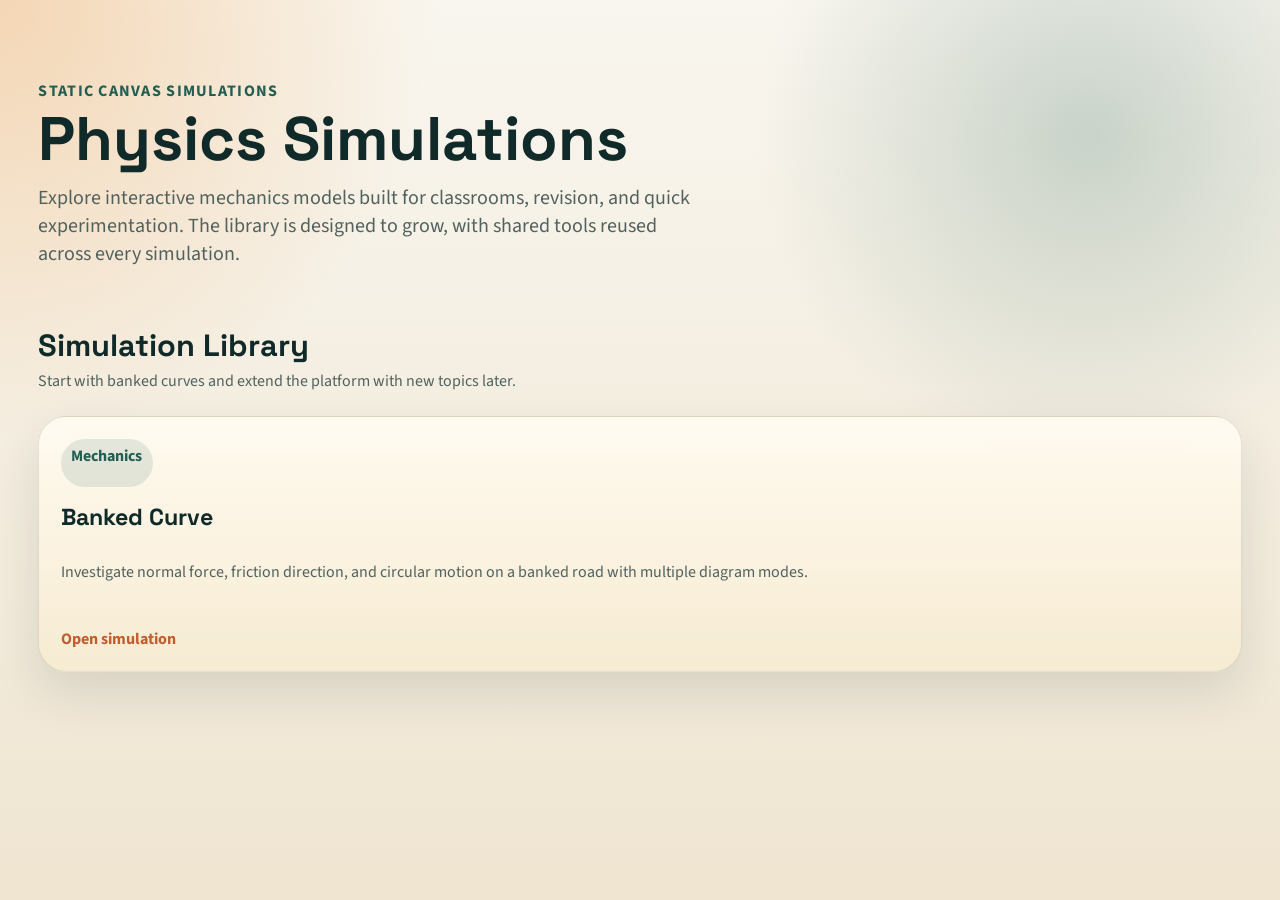
==== index.html @ c8424a7b "first push" ====
<!DOCTYPE html>
<html lang="en">
<head>
  <meta charset="UTF-8">
  <meta name="viewport" content="width=device-width, initial-scale=1.0">
  <title>Physics Simulations</title>
  <link rel="preconnect" href="https://fonts.googleapis.com">
  <link rel="preconnect" href="https://fonts.gstatic.com" crossorigin>
  <link href="https://fonts.googleapis.com/css2?family=Space+Grotesk:wght@400;500;700&family=Source+Sans+3:wght@400;600;700&display=swap" rel="stylesheet">
  <link rel="stylesheet" href="style.css">
</head>
<body class="home-page">
  <main class="site-shell">
    <section class="hero">
      <p class="eyebrow">Static Canvas Simulations</p>
      <h1>Physics Simulations</h1>
      <p class="hero-copy">
        Explore interactive mechanics models built for classrooms, revision, and quick experimentation.
        The library is designed to grow, with shared tools reused across every simulation.
      </p>
    </section>

    <section class="library-section" aria-labelledby="simulation-library-title">
      <div class="section-heading">
        <h2 id="simulation-library-title">Simulation Library</h2>
        <p>Start with banked curves and extend the platform with new topics later.</p>
      </div>
      <div id="simulation-grid" class="simulation-grid" aria-live="polite"></div>
    </section>
  </main>

  <script type="module" src="main.js"></script>
</body>
</html>
---- style.css ----
:root {
  --bg: #f6f1e7;
  --bg-accent: radial-gradient(circle at top left, rgba(234, 153, 68, 0.34), transparent 28%), radial-gradient(circle at 85% 15%, rgba(34, 94, 81, 0.22), transparent 25%), linear-gradient(180deg, #f9f6ef 0%, #efe5d1 100%);
  --panel: rgba(255, 252, 246, 0.88);
  --ink: #102a2a;
  --muted: #51615e;
  --line: rgba(16, 42, 42, 0.12);
  --accent: #c45d2d;
  --accent-2: #225e51;
  --shadow: 0 1.3rem 3rem rgba(26, 42, 42, 0.12);
  --radius-lg: 1.75rem;
  --radius-md: 1rem;
  --content-width: min(94vw, 88rem);
  --font-display: "Space Grotesk", sans-serif;
  --font-body: "Source Sans 3", sans-serif;
}

* {
  box-sizing: border-box;
}

html {
  font-size: 16px;
}

body {
  margin: 0;
  min-height: 100vh;
  color: var(--ink);
  background: var(--bg-accent);
  font-family: var(--font-body);
}

canvas {
  display: block;
  max-width: 100%;
}

button,
input,
select {
  font: inherit;
}

a {
  color: inherit;
}

.site-shell {
  width: var(--content-width);
  margin: 0 auto;
  padding: 4rem 0 5rem;
}

.hero {
  max-width: 44rem;
  padding: 1rem 0 2rem;
}

.eyebrow {
  margin: 0 0 0.5rem;
  color: var(--accent-2);
  font-weight: 700;
  letter-spacing: 0.08em;
  text-transform: uppercase;
}

.hero h1,
.sim-header h1 {
  margin: 0;
  font-family: var(--font-display);
  font-size: clamp(2.4rem, 4.8vw, 4.8rem);
  line-height: 0.95;
}

.hero-copy,
.sim-subtitle {
  max-width: 42rem;
  margin: 1rem 0 0;
  font-size: clamp(1rem, 1.6vw, 1.25rem);
  color: var(--muted);
}

.section-heading {
  margin-bottom: 1.5rem;
}

.section-heading h2 {
  margin-bottom: 0.35rem;
  font-family: var(--font-display);
  font-size: clamp(1.6rem, 2.4vw, 2.2rem);
}

.section-heading p {
  margin: 0;
  color: var(--muted);
}

.simulation-grid {
  display: grid;
  grid-template-columns: repeat(auto-fit, minmax(17rem, 1fr));
  gap: 1.25rem;
}

.sim-card {
  display: grid;
  gap: 0.9rem;
  min-height: 16rem;
  padding: 1.35rem;
  border: 1px solid var(--line);
  border-radius: var(--radius-lg);
  background: linear-gradient(180deg, rgba(255, 250, 240, 0.98), rgba(246, 235, 209, 0.92));
  box-shadow: var(--shadow);
  text-decoration: none;
  transition: transform 180ms ease, box-shadow 180ms ease;
}

.sim-card:hover,
.sim-card:focus-visible {
  transform: translateY(-0.2rem);
  box-shadow: 0 1.6rem 3.2rem rgba(26, 42, 42, 0.16);
}

.sim-card-tag {
  justify-self: start;
  padding: 0.35rem 0.65rem;
  border-radius: 999px;
  background: rgba(34, 94, 81, 0.12);
  color: var(--accent-2);
  font-weight: 700;
}

.sim-card h3 {
  margin: 0;
  font-family: var(--font-display);
  font-size: 1.45rem;
}

.sim-card p {
  margin: 0;
  color: var(--muted);
}

.sim-card-footer {
  align-self: end;
  color: var(--accent);
  font-weight: 700;
}

.sim-page .site-shell {
  padding-top: 2rem;
}

.sim-header {
  display: flex;
  flex-wrap: wrap;
  justify-content: space-between;
  gap: 1rem;
  margin-bottom: 1.6rem;
}

.sim-header-actions {
  display: flex;
  flex-wrap: wrap;
  gap: 0.75rem;
  align-items: flex-start;
}

.ghost-link,
.action-button,
.preset-button,
.mobile-toggle {
  border: 1px solid var(--line);
  border-radius: 999px;
  background: var(--panel);
  color: var(--ink);
  cursor: pointer;
  text-decoration: none;
  transition: background 160ms ease, border-color 160ms ease;
}

.ghost-link,
.action-button,
.mobile-toggle {
  padding: 0.75rem 1rem;
  font-weight: 700;
}

.preset-button {
  padding: 0.55rem 0.9rem;
}

.ghost-link:hover,
.ghost-link:focus-visible,
.action-button:hover,
.action-button:focus-visible,
.preset-button:hover,
.preset-button:focus-visible,
.mobile-toggle:hover,
.mobile-toggle:focus-visible {
  background: #fff;
  border-color: rgba(16, 42, 42, 0.25);
}

.mobile-toggle {
  display: none;
}

.status-pill {
  align-self: center;
  padding: 0.4rem 0.8rem;
  border-radius: 999px;
  background: rgba(196, 93, 45, 0.14);
  color: var(--accent);
  font-weight: 700;
}

.sim-layout {
  display: grid;
  grid-template-columns: minmax(18rem, 21rem) minmax(0, 1.5fr) minmax(19rem, 23rem);
  gap: 1rem;
  align-items: start;
}

.panel {
  border: 1px solid var(--line);
  border-radius: var(--radius-lg);
  background: var(--panel);
  box-shadow: var(--shadow);
}

.panel-inner {
  padding: 1rem;
}

.panel h2,
.panel h3 {
  margin: 0 0 0.8rem;
  font-family: var(--font-display);
}

.stack {
  display: grid;
  gap: 1rem;
}

.control-group {
  display: grid;
  gap: 0.5rem;
}

.control-header {
  display: flex;
  align-items: baseline;
  justify-content: space-between;
  gap: 1rem;
}

.control-header label,
.label-strong {
  font-weight: 700;
}

.control-value {
  color: var(--accent-2);
  font-weight: 700;
}

.slider-input {
  width: 100%;
}

.hint,
.small-copy {
  margin: 0;
  color: var(--muted);
  font-size: 0.95rem;
}

.checkbox-row,
.select-row,
.vector-row,
.formula-row,
.metric-row {
  display: flex;
  align-items: center;
  justify-content: space-between;
  gap: 0.75rem;
}

.checkbox-row {
  justify-content: flex-start;
}

.vector-row {
  display: grid;
  grid-template-columns: 1fr auto auto;
}

.vector-row input[type="color"] {
  width: 2.4rem;
  height: 2.4rem;
  border: 0;
  background: transparent;
}

.panel-section + .panel-section {
  padding-top: 1rem;
  border-top: 1px solid var(--line);
}

.preset-grid {
  display: flex;
  flex-wrap: wrap;
  gap: 0.5rem;
}

.canvas-panel {
  min-height: 34rem;
}

.canvas-wrap {
  position: relative;
  height: clamp(20rem, 60vh, 42rem);
  padding: 1rem;
}

#sim-canvas {
  width: 100%;
  height: 100%;
  border-radius: 1.2rem;
  background: linear-gradient(180deg, rgba(237, 242, 239, 0.92), rgba(255, 252, 246, 0.96));
}

.canvas-caption {
  display: flex;
  flex-wrap: wrap;
  justify-content: space-between;
  gap: 0.75rem;
  padding: 0 1rem 1rem;
  color: var(--muted);
}

.formula-box {
  padding: 0.9rem;
  border-radius: var(--radius-md);
  background: rgba(34, 94, 81, 0.08);
}

.formula-main {
  margin: 0;
  font-size: 1.2rem;
  font-weight: 700;
}

.formula-sub {
  margin: 0.4rem 0 0;
  color: var(--muted);
}

.formula-grid {
  display: grid;
  gap: 0.75rem;
}

.formula-grid input,
.formula-grid select,
.select-row select {
  width: 100%;
  padding: 0.65rem 0.75rem;
  border: 1px solid rgba(16, 42, 42, 0.18);
  border-radius: 0.85rem;
  background: #fffdf7;
}

.formula-result {
  padding: 0.75rem 0.9rem;
  border-radius: 0.85rem;
  background: rgba(196, 93, 45, 0.11);
  font-weight: 700;
}

.metrics-grid {
  display: grid;
  gap: 0.6rem;
}

.metric-row span:last-child {
  font-weight: 700;
}

.prediction-box {
  padding: 0.9rem;
  border-radius: var(--radius-md);
  background: rgba(196, 93, 45, 0.11);
}

.prediction-box strong {
  display: block;
  margin-bottom: 0.35rem;
}

.is-hidden {
  display: none !important;
}

body.high-contrast {
  --panel: rgba(255, 255, 255, 0.98);
  --ink: #04100e;
  --muted: #20312d;
  --line: rgba(4, 16, 14, 0.25);
  --accent: #932f07;
  --accent-2: #0d4a3f;
  background: linear-gradient(180deg, #ffffff 0%, #efefef 100%);
}

@media (max-width: 72rem) {
  .sim-layout {
    grid-template-columns: 1fr;
  }

  .canvas-panel {
    order: 2;
  }

  .panel.controls-panel {
    order: 1;
  }

  .panel.formula-panel {
    order: 3;
  }
}

@media (max-width: 42rem) {
  .site-shell {
    padding-top: 2rem;
  }

  .mobile-toggle {
    display: inline-flex;
    align-items: center;
    justify-content: center;
  }

  .canvas-panel {
    order: 1;
  }

  .panel.controls-panel {
    order: 2;
  }

  .panel.formula-panel {
    order: 3;
  }

  .controls-panel.is-collapsed .panel-inner {
    display: none;
  }

  .canvas-wrap {
    height: min(58vh, 26rem);
    padding: 0.75rem;
  }

  .sim-header-actions {
    width: 100%;
  }
}
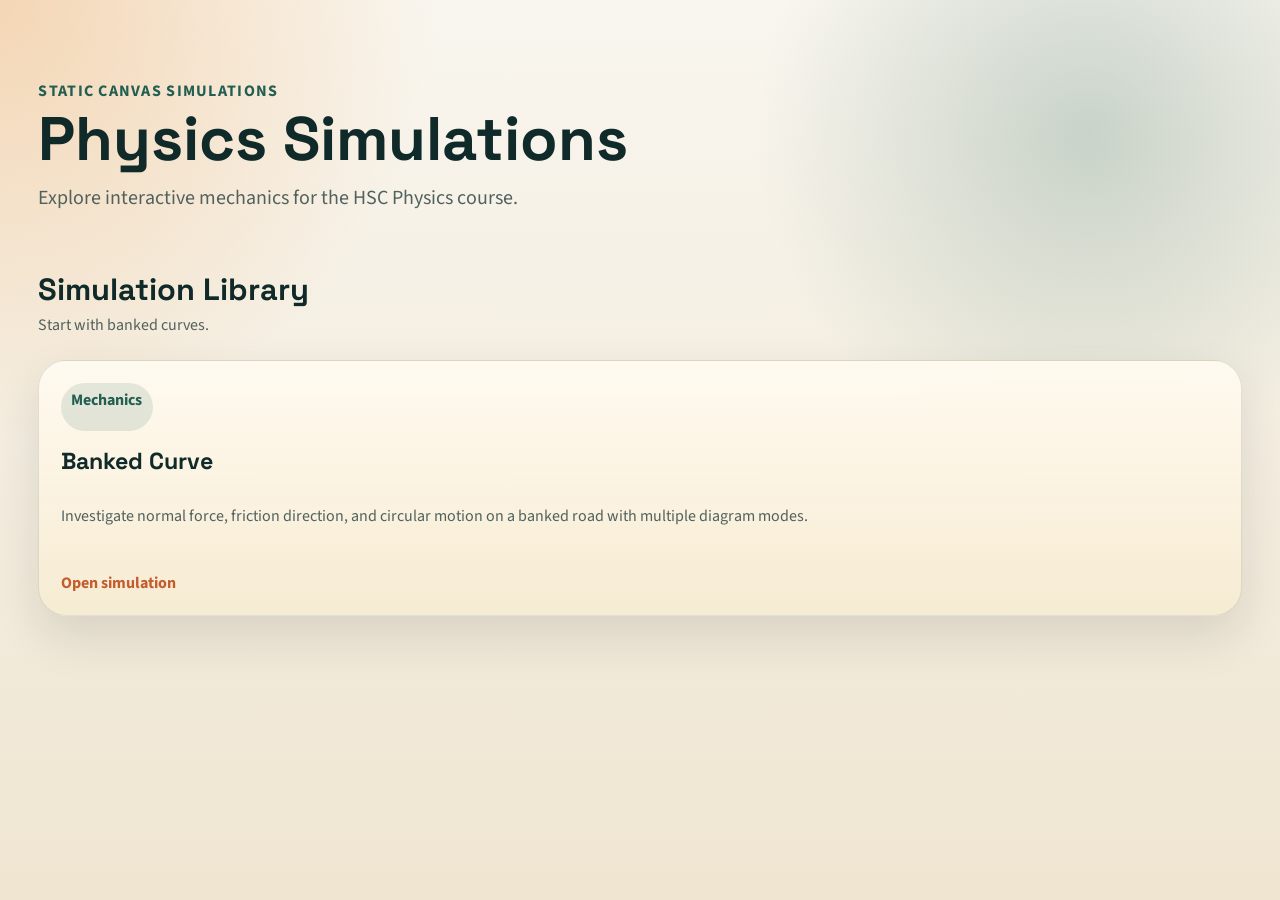
==== commit f4241ccc: "bigger image" ====
--- a/index.html
+++ b/index.html
@@ -15,15 +15,14 @@
       <p class="eyebrow">Static Canvas Simulations</p>
       <h1>Physics Simulations</h1>
       <p class="hero-copy">
-        Explore interactive mechanics models built for classrooms, revision, and quick experimentation.
-        The library is designed to grow, with shared tools reused across every simulation.
+        Explore interactive mechanics for the HSC Physics course.
       </p>
     </section>
 
     <section class="library-section" aria-labelledby="simulation-library-title">
       <div class="section-heading">
         <h2 id="simulation-library-title">Simulation Library</h2>
-        <p>Start with banked curves and extend the platform with new topics later.</p>
+        <p>Start with banked curves.</p>
       </div>
       <div id="simulation-grid" class="simulation-grid" aria-live="polite"></div>
     </section>
--- a/style.css
+++ b/style.css
@@ -148,7 +148,18 @@
 }
 
 .sim-page .site-shell {
-  padding-top: 2rem;
+  width: min(97vw, 104rem);
+  padding-top: 1.25rem;
+  padding-bottom: 1rem;
+}
+
+.sim-page .sim-header h1 {
+  font-size: clamp(2.4rem, 4vw, 3.8rem);
+}
+
+.sim-page .sim-subtitle {
+  margin-top: 0.65rem;
+  font-size: clamp(0.96rem, 1.2vw, 1.1rem);
 }
 
 .sim-header {
@@ -156,7 +167,7 @@
   flex-wrap: wrap;
   justify-content: space-between;
   gap: 1rem;
-  margin-bottom: 1.6rem;
+  margin-bottom: 0.9rem;
 }
 
 .sim-header-actions {
@@ -164,6 +175,14 @@
   flex-wrap: wrap;
   gap: 0.75rem;
   align-items: flex-start;
+}
+
+.sim-page .sim-header {
+  margin-bottom: 0.7rem;
+}
+
+.sim-page .sim-header-actions {
+  gap: 0.55rem;
 }
 
 .ghost-link,
@@ -186,6 +205,12 @@
   font-weight: 700;
 }
 
+.sim-page .ghost-link,
+.sim-page .action-button,
+.sim-page .mobile-toggle {
+  padding: 0.62rem 0.9rem;
+}
+
 .preset-button {
   padding: 0.55rem 0.9rem;
 }
@@ -220,6 +245,23 @@
   grid-template-columns: minmax(18rem, 21rem) minmax(0, 1.5fr) minmax(19rem, 23rem);
   gap: 1rem;
   align-items: start;
+  min-height: calc(100vh - 10.5rem);
+}
+
+.sim-page .sim-layout {
+  grid-template-columns: minmax(15rem, 17rem) minmax(0, 2.2fr) minmax(16rem, 18.5rem);
+  gap: 0.8rem;
+  min-height: calc(100vh - 8.5rem);
+}
+
+.canvas-column {
+  display: grid;
+  gap: 1rem;
+  min-width: 0;
+}
+
+.sim-page .canvas-column {
+  gap: 0.8rem;
 }
 
 .panel {
@@ -230,7 +272,11 @@
 }
 
 .panel-inner {
-  padding: 1rem;
+  padding: 0.85rem;
+}
+
+.sim-page .panel-inner {
+  padding: 0.7rem;
 }
 
 .panel h2,
@@ -239,14 +285,27 @@
   font-family: var(--font-display);
 }
 
+.sim-page .panel h2,
+.sim-page .panel h3 {
+  margin-bottom: 0.6rem;
+}
+
 .stack {
   display: grid;
-  gap: 1rem;
+  gap: 0.75rem;
+}
+
+.sim-page .stack {
+  gap: 0.55rem;
 }
 
 .control-group {
   display: grid;
-  gap: 0.5rem;
+  gap: 0.35rem;
+}
+
+.sim-page .control-group {
+  gap: 0.22rem;
 }
 
 .control-header {
@@ -274,7 +333,12 @@
 .small-copy {
   margin: 0;
   color: var(--muted);
-  font-size: 0.95rem;
+  font-size: 0.88rem;
+}
+
+.sim-page .hint,
+.sim-page .small-copy {
+  font-size: 0.82rem;
 }
 
 .checkbox-row,
@@ -292,9 +356,34 @@
   justify-content: flex-start;
 }
 
+.mode-button-row {
+  display: grid;
+  grid-template-columns: repeat(3, minmax(0, 1fr));
+  gap: 0.5rem;
+}
+
+.mode-button {
+  padding: 0.7rem 0.75rem;
+  border: 1px solid var(--line);
+  border-radius: 0.9rem;
+  background: #fffdf7;
+  color: var(--ink);
+  cursor: pointer;
+  font-weight: 700;
+}
+
+.mode-button.is-active {
+  background: rgba(34, 94, 81, 0.12);
+  border-color: rgba(34, 94, 81, 0.35);
+  color: var(--accent-2);
+}
+
 .vector-row {
   display: grid;
-  grid-template-columns: 1fr auto auto;
+  grid-template-columns: auto minmax(0, 1fr);
+  align-items: center;
+  gap: 0.7rem;
+  padding: 0.25rem 0;
 }
 
 .vector-row input[type="color"] {
@@ -302,11 +391,44 @@
   height: 2.4rem;
   border: 0;
   background: transparent;
+  cursor: pointer;
+}
+
+.vector-toggle {
+  width: 100%;
+  padding: 0.7rem 0.9rem;
+  border: 1px solid rgba(16, 42, 42, 0.12);
+  border-radius: 0.95rem;
+  background: rgba(255, 253, 247, 0.92);
+  color: var(--ink);
+  text-align: left;
+  cursor: pointer;
+  transition: background 160ms ease, border-color 160ms ease, color 160ms ease, opacity 160ms ease;
+}
+
+.vector-toggle:hover,
+.vector-toggle:focus-visible {
+  background: #fff;
+  border-color: rgba(34, 94, 81, 0.35);
+}
+
+.vector-row.is-off .vector-toggle {
+  color: rgba(16, 42, 42, 0.45);
+  background: rgba(81, 97, 94, 0.08);
+  border-color: rgba(16, 42, 42, 0.08);
+}
+
+.vector-row.is-off input[type="color"] {
+  opacity: 0.45;
 }
 
 .panel-section + .panel-section {
-  padding-top: 1rem;
+  padding-top: 0.8rem;
   border-top: 1px solid var(--line);
+}
+
+.sim-page .panel-section + .panel-section {
+  padding-top: 0.65rem;
 }
 
 .preset-grid {
@@ -316,13 +438,49 @@
 }
 
 .canvas-panel {
-  min-height: 34rem;
+  min-height: 0;
+}
+
+.vector-panel .panel-inner {
+  padding-top: 0.75rem;
+}
+
+.sim-page .vector-panel .panel-inner {
+  padding-top: 0.6rem;
+}
+
+.vector-actions {
+  display: grid;
+  grid-template-columns: repeat(2, minmax(0, 1fr));
+  gap: 0.55rem;
+}
+
+.vector-action-button {
+  padding: 0.7rem 0.85rem;
+  border: 1px solid rgba(16, 42, 42, 0.14);
+  border-radius: 0.9rem;
+  background: rgba(255, 253, 247, 0.92);
+  color: var(--ink);
+  font-weight: 700;
+  cursor: pointer;
+  transition: background 160ms ease, border-color 160ms ease;
+}
+
+.vector-action-button:hover,
+.vector-action-button:focus-visible {
+  background: #fff;
+  border-color: rgba(34, 94, 81, 0.35);
 }
 
 .canvas-wrap {
   position: relative;
-  height: clamp(20rem, 60vh, 42rem);
-  padding: 1rem;
+  height: clamp(18rem, 48vh, 31rem);
+  padding: 0.75rem;
+}
+
+.sim-page .canvas-wrap {
+  height: clamp(23rem, 62vh, 42rem);
+  padding: 0.6rem;
 }
 
 #sim-canvas {
@@ -337,8 +495,15 @@
   flex-wrap: wrap;
   justify-content: space-between;
   gap: 0.75rem;
-  padding: 0 1rem 1rem;
+  padding: 0 0.85rem 0.85rem;
   color: var(--muted);
+  font-size: 0.95rem;
+}
+
+.sim-page .canvas-caption {
+  gap: 0.5rem;
+  padding: 0 0.7rem 0.7rem;
+  font-size: 0.88rem;
 }
 
 .formula-box {
@@ -347,10 +512,23 @@
   background: rgba(34, 94, 81, 0.08);
 }
 
+.sim-page .formula-box {
+  padding: 0.72rem;
+}
+
 .formula-main {
   margin: 0;
-  font-size: 1.2rem;
-  font-weight: 700;
+  font-size: 1.12rem;
+  font-weight: 700;
+}
+
+.sim-page .formula-main {
+  font-size: 1.02rem;
+}
+
+.formula-symbol {
+  font-family: "Space Grotesk", sans-serif;
+  letter-spacing: 0.01em;
 }
 
 .formula-sub {
@@ -358,8 +536,23 @@
   color: var(--muted);
 }
 
+.sim-page .formula-sub {
+  margin-top: 0.25rem;
+  font-size: 0.9rem;
+}
+
 .formula-grid {
   display: grid;
+  gap: 0.75rem;
+}
+
+.sim-page .formula-grid {
+  gap: 0.6rem;
+}
+
+.formula-toolbar {
+  display: grid;
+  grid-template-columns: repeat(2, minmax(0, 1fr));
   gap: 0.75rem;
 }
 
@@ -373,6 +566,12 @@
   background: #fffdf7;
 }
 
+.sim-page .formula-grid input,
+.sim-page .formula-grid select,
+.sim-page .select-row select {
+  padding: 0.52rem 0.65rem;
+}
+
 .formula-result {
   padding: 0.75rem 0.9rem;
   border-radius: 0.85rem;
@@ -380,9 +579,37 @@
   font-weight: 700;
 }
 
+.sim-page .formula-result {
+  padding: 0.62rem 0.78rem;
+}
+
+.formula-result strong {
+  font-size: 1.1em;
+}
+
+.formula-row {
+  display: grid;
+  grid-template-columns: 3.5rem minmax(0, 1fr) auto;
+  align-items: center;
+  gap: 0.6rem;
+}
+
+.sim-page .formula-row {
+  grid-template-columns: 3rem minmax(0, 1fr) auto;
+  gap: 0.45rem;
+}
+
+.formula-unit {
+  white-space: nowrap;
+}
+
 .metrics-grid {
   display: grid;
-  gap: 0.6rem;
+  gap: 0.45rem;
+}
+
+.sim-page .metrics-grid {
+  gap: 0.32rem;
 }
 
 .metric-row span:last-child {
@@ -400,35 +627,301 @@
   margin-bottom: 0.35rem;
 }
 
+.formula-panel {
+  max-height: calc(100vh - 10.5rem);
+  overflow: auto;
+}
+
+.sim-page .formula-panel {
+  max-height: calc(100vh - 8.5rem);
+}
+
+.derivation-launch {
+  display: grid;
+  gap: 0.45rem;
+  padding: 1rem;
+  border: 1px solid rgba(34, 94, 81, 0.18);
+  border-radius: 1rem;
+  background: linear-gradient(180deg, rgba(255, 250, 240, 0.98), rgba(241, 247, 244, 0.96));
+  text-decoration: none;
+  transition: transform 160ms ease, border-color 160ms ease, box-shadow 160ms ease;
+}
+
+.sim-page .derivation-launch {
+  padding: 0.82rem;
+}
+
+.derivation-launch:hover,
+.derivation-launch:focus-visible {
+  transform: translateY(-0.12rem);
+  border-color: rgba(34, 94, 81, 0.35);
+  box-shadow: 0 0.9rem 1.8rem rgba(26, 42, 42, 0.1);
+}
+
+.derivation-launch strong {
+  font-family: var(--font-display);
+  font-size: 1.1rem;
+}
+
+.derivation-launch span {
+  color: var(--muted);
+}
+
+.derivation-page .site-shell {
+  padding-top: 2rem;
+}
+
+.derivation-layout {
+  display: grid;
+  gap: 1rem;
+  max-width: 88rem;
+}
+
+.derivation-lead {
+  margin: 0;
+  color: var(--muted);
+  font-size: 1.05rem;
+}
+
+.derivation-step-list {
+  display: grid;
+  gap: 0.85rem;
+}
+
+.derivation-step {
+  display: grid;
+  grid-template-columns: minmax(16rem, 0.9fr) minmax(28rem, 1.5fr);
+  align-items: start;
+  gap: 1.35rem;
+  padding: 1.15rem 1.2rem;
+  border: 1px solid rgba(34, 94, 81, 0.14);
+  border-radius: 1rem;
+  background: rgba(255, 253, 247, 0.95);
+}
+
+.derivation-step.is-hidden {
+  display: none;
+}
+
+.derivation-step-index {
+  display: inline-flex;
+  margin-bottom: 0.5rem;
+  padding: 0.2rem 0.55rem;
+  border-radius: 999px;
+  background: rgba(34, 94, 81, 0.1);
+  color: var(--accent-2);
+  font-size: 0.82rem;
+  font-weight: 700;
+  letter-spacing: 0.04em;
+  text-transform: uppercase;
+}
+
+.derivation-step p {
+  margin: 0;
+}
+
+.derivation-step-copy {
+  display: grid;
+  align-content: start;
+  gap: 0.5rem;
+}
+
+.derivation-formula {
+  font-family: var(--font-display);
+  font-size: clamp(1.25rem, 2.8vw, 1.8rem);
+  line-height: 1.25;
+}
+
+.derivation-detail {
+  color: var(--muted);
+  font-size: 1.02rem;
+  line-height: 1.5;
+}
+
+.derivation-visual {
+  display: block;
+}
+
+.derivation-diagram-card {
+  padding: 0.35rem;
+  border-radius: 1.2rem;
+  background: rgba(255, 251, 244, 0.92);
+  border: 1px solid rgba(34, 94, 81, 0.12);
+}
+
+.derivation-canvas {
+  width: 100%;
+  height: auto;
+  aspect-ratio: 5 / 3;
+  display: block;
+  border-radius: 1.1rem;
+}
+
+.diagram-sky {
+  fill: rgba(227, 240, 234, 0.9);
+}
+
+.diagram-road {
+  fill: none;
+  stroke: rgba(34, 94, 81, 0.9);
+  stroke-width: 10;
+  stroke-linecap: round;
+}
+
+.diagram-car {
+  fill: rgba(196, 132, 63, 0.88);
+  stroke: rgba(94, 55, 21, 0.6);
+  stroke-width: 2;
+}
+
+.diagram-anchor {
+  fill: rgba(34, 94, 81, 1);
+}
+
+.diagram-force,
+.diagram-component-vertical,
+.diagram-component-horizontal,
+.diagram-weight,
+.diagram-radius,
+.diagram-divider,
+.diagram-cancel,
+.diagram-move-arrow {
+  fill: none;
+  stroke-linecap: round;
+  stroke-linejoin: round;
+}
+
+.diagram-force {
+  stroke: rgba(34, 94, 81, 0.95);
+  stroke-width: 4;
+}
+
+.diagram-component-vertical {
+  stroke: rgba(86, 116, 235, 0.95);
+  stroke-width: 4;
+}
+
+.diagram-component-horizontal {
+  stroke: rgba(205, 101, 49, 0.95);
+  stroke-width: 4;
+}
+
+.diagram-weight {
+  stroke: rgba(173, 61, 54, 0.95);
+  stroke-width: 4;
+}
+
+.diagram-radius {
+  stroke: rgba(196, 132, 63, 0.9);
+  stroke-width: 3;
+  stroke-dasharray: 7 8;
+}
+
+.diagram-card {
+  fill: rgba(241, 247, 244, 0.95);
+  stroke: rgba(34, 94, 81, 0.15);
+  stroke-width: 2;
+}
+
+.diagram-divider {
+  stroke: rgba(34, 94, 81, 0.58);
+  stroke-width: 2.5;
+}
+
+.diagram-cancel {
+  stroke: rgba(173, 61, 54, 0.82);
+  stroke-width: 3;
+}
+
+.diagram-move-arrow {
+  stroke: rgba(196, 132, 63, 0.9);
+  stroke-width: 3.5;
+}
+
+.diagram-label,
+.diagram-caption,
+.diagram-equation {
+  fill: var(--text);
+  font-family: var(--font-display);
+}
+
+.diagram-label {
+  font-size: 15px;
+  font-weight: 700;
+}
+
+.diagram-equation {
+  font-size: 20px;
+  font-weight: 700;
+}
+
+.diagram-caption {
+  font-size: 14px;
+  fill: var(--muted);
+}
+
+.derivation-actions {
+  display: flex;
+  flex-wrap: wrap;
+  gap: 0.75rem;
+}
+
+.derivation-button {
+  padding: 0.95rem 1.3rem;
+  border: 1px solid rgba(34, 94, 81, 0.2);
+  border-radius: 999px;
+  background: rgba(34, 94, 81, 0.1);
+  color: var(--accent-2);
+  font-weight: 700;
+  cursor: pointer;
+}
+
+.derivation-button[disabled] {
+  opacity: 0.5;
+  cursor: default;
+}
+
 .is-hidden {
   display: none !important;
-}
-
-body.high-contrast {
-  --panel: rgba(255, 255, 255, 0.98);
-  --ink: #04100e;
-  --muted: #20312d;
-  --line: rgba(4, 16, 14, 0.25);
-  --accent: #932f07;
-  --accent-2: #0d4a3f;
-  background: linear-gradient(180deg, #ffffff 0%, #efefef 100%);
 }
 
 @media (max-width: 72rem) {
   .sim-layout {
     grid-template-columns: 1fr;
+    min-height: auto;
   }
 
   .canvas-panel {
     order: 2;
   }
 
+  .canvas-column {
+    order: 2;
+  }
+
   .panel.controls-panel {
     order: 1;
   }
 
   .panel.formula-panel {
     order: 3;
+  }
+
+  .formula-panel {
+    max-height: none;
+    overflow: visible;
+  }
+
+  .mode-button-row {
+    grid-template-columns: 1fr;
+  }
+
+  .derivation-step {
+    grid-template-columns: 1fr;
+  }
+
+  .derivation-visual {
+    grid-template-columns: 1fr;
   }
 }
 
@@ -443,7 +936,7 @@
     justify-content: center;
   }
 
-  .canvas-panel {
+  .canvas-column {
     order: 1;
   }
 
@@ -453,6 +946,15 @@
 
   .panel.formula-panel {
     order: 3;
+  }
+
+  .sim-layout {
+    display: flex;
+    flex-direction: column;
+  }
+
+  .formula-toolbar {
+    grid-template-columns: 1fr;
   }
 
   .controls-panel.is-collapsed .panel-inner {
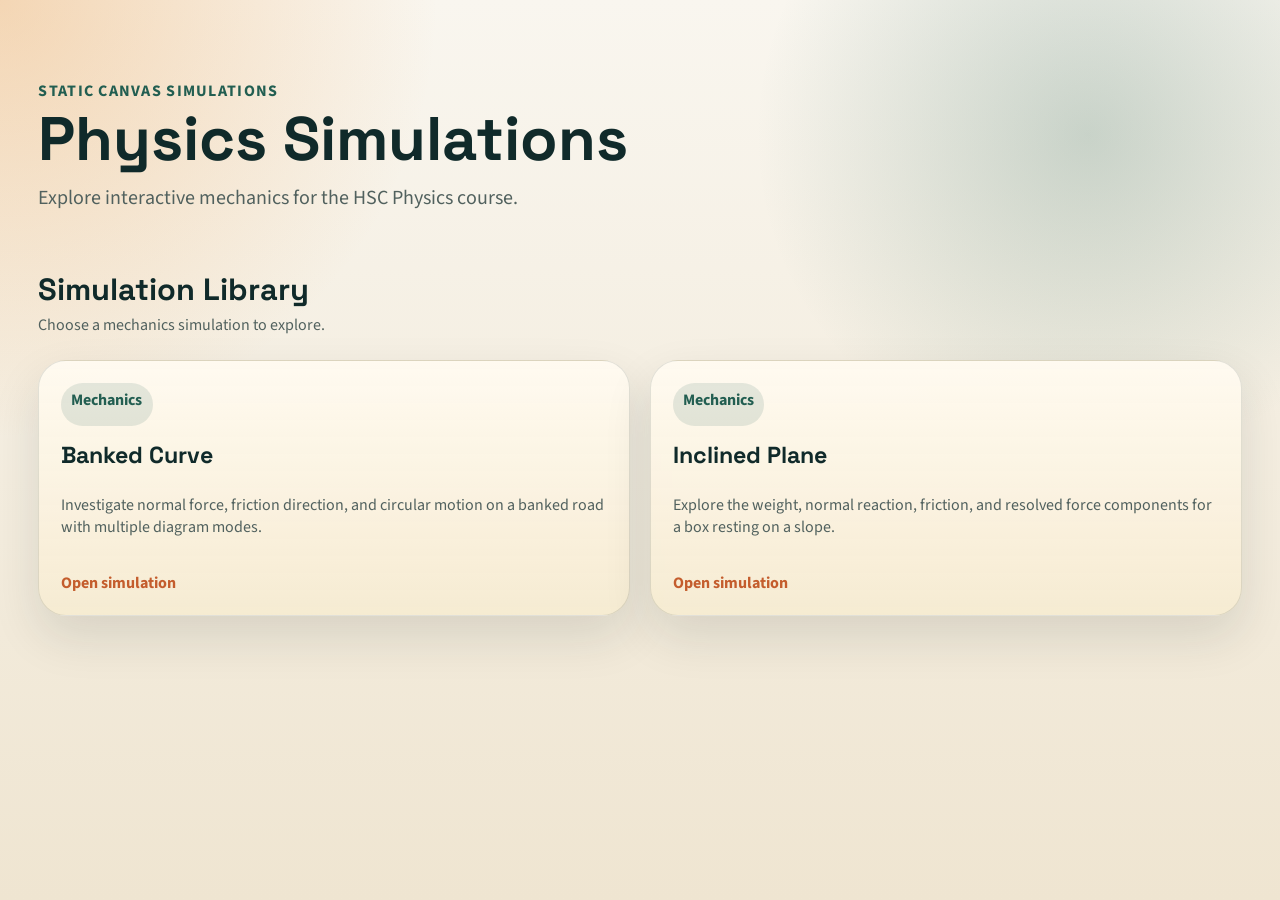
==== commit fc646b77: "add inclined plane" ====
--- a/index.html
+++ b/index.html
@@ -22,7 +22,7 @@
     <section class="library-section" aria-labelledby="simulation-library-title">
       <div class="section-heading">
         <h2 id="simulation-library-title">Simulation Library</h2>
-        <p>Start with banked curves.</p>
+        <p>Choose a mechanics simulation to explore.</p>
       </div>
       <div id="simulation-grid" class="simulation-grid" aria-live="polite"></div>
     </section>
--- a/style.css
+++ b/style.css
@@ -178,7 +178,8 @@
 }
 
 .sim-page .sim-header {
-  margin-bottom: 0.7rem;
+  margin-bottom: 0.45rem;
+  gap: 0.65rem;
 }
 
 .sim-page .sim-header-actions {
@@ -208,7 +209,7 @@
 .sim-page .ghost-link,
 .sim-page .action-button,
 .sim-page .mobile-toggle {
-  padding: 0.62rem 0.9rem;
+  padding: 0.55rem 0.82rem;
 }
 
 .preset-button {
@@ -386,12 +387,29 @@
   padding: 0.25rem 0;
 }
 
+.sim-page #vector-controls {
+  display: flex;
+  flex-wrap: wrap;
+  gap: 0.45rem 0.55rem;
+}
+
+.sim-page .vector-row {
+  grid-template-columns: auto auto;
+  gap: 0.35rem;
+  padding: 0;
+}
+
 .vector-row input[type="color"] {
   width: 2.4rem;
   height: 2.4rem;
   border: 0;
   background: transparent;
   cursor: pointer;
+}
+
+.sim-page .vector-row input[type="color"] {
+  width: 1.8rem;
+  height: 1.8rem;
 }
 
 .vector-toggle {
@@ -406,6 +424,14 @@
   transition: background 160ms ease, border-color 160ms ease, color 160ms ease, opacity 160ms ease;
 }
 
+.sim-page .vector-toggle {
+  width: auto;
+  padding: 0.46rem 0.72rem;
+  border-radius: 999px;
+  font-size: 0.92rem;
+  white-space: nowrap;
+}
+
 .vector-toggle:hover,
 .vector-toggle:focus-visible {
   background: #fff;
@@ -447,6 +473,10 @@
 
 .sim-page .vector-panel .panel-inner {
   padding-top: 0.6rem;
+}
+
+.sim-page .vector-panel h3 {
+  margin-bottom: 0.45rem;
 }
 
 .vector-actions {
@@ -651,6 +681,14 @@
   padding: 0.82rem;
 }
 
+.sim-page .controls-panel .derivation-launch strong {
+  font-size: 1rem;
+}
+
+.sim-page .controls-panel .derivation-launch span {
+  font-size: 0.9rem;
+}
+
 .derivation-launch:hover,
 .derivation-launch:focus-visible {
   transform: translateY(-0.12rem);
@@ -675,12 +713,6 @@
   display: grid;
   gap: 1rem;
   max-width: 88rem;
-}
-
-.derivation-lead {
-  margin: 0;
-  color: var(--muted);
-  font-size: 1.05rem;
 }
 
 .derivation-step-list {
@@ -861,13 +893,24 @@
 }
 
 .derivation-actions {
-  display: flex;
+  position: sticky;
+  top: 0.75rem;
+  z-index: 5;
+  display: inline-flex;
   flex-wrap: wrap;
-  gap: 0.75rem;
+  gap: 0.55rem;
+  justify-self: start;
+  width: fit-content;
+  padding: 0.5rem;
+  border: 1px solid rgba(34, 94, 81, 0.14);
+  border-radius: 999px;
+  background: rgba(255, 252, 246, 0.9);
+  backdrop-filter: blur(10px);
+  box-shadow: 0 0.8rem 1.8rem rgba(26, 42, 42, 0.1);
 }
 
 .derivation-button {
-  padding: 0.95rem 1.3rem;
+  padding: 0.65rem 0.95rem;
   border: 1px solid rgba(34, 94, 81, 0.2);
   border-radius: 999px;
   background: rgba(34, 94, 81, 0.1);
@@ -923,6 +966,13 @@
   .derivation-visual {
     grid-template-columns: 1fr;
   }
+
+  .derivation-actions {
+    top: 0.5rem;
+    width: 100%;
+    justify-content: center;
+    border-radius: 1rem;
+  }
 }
 
 @media (max-width: 42rem) {
